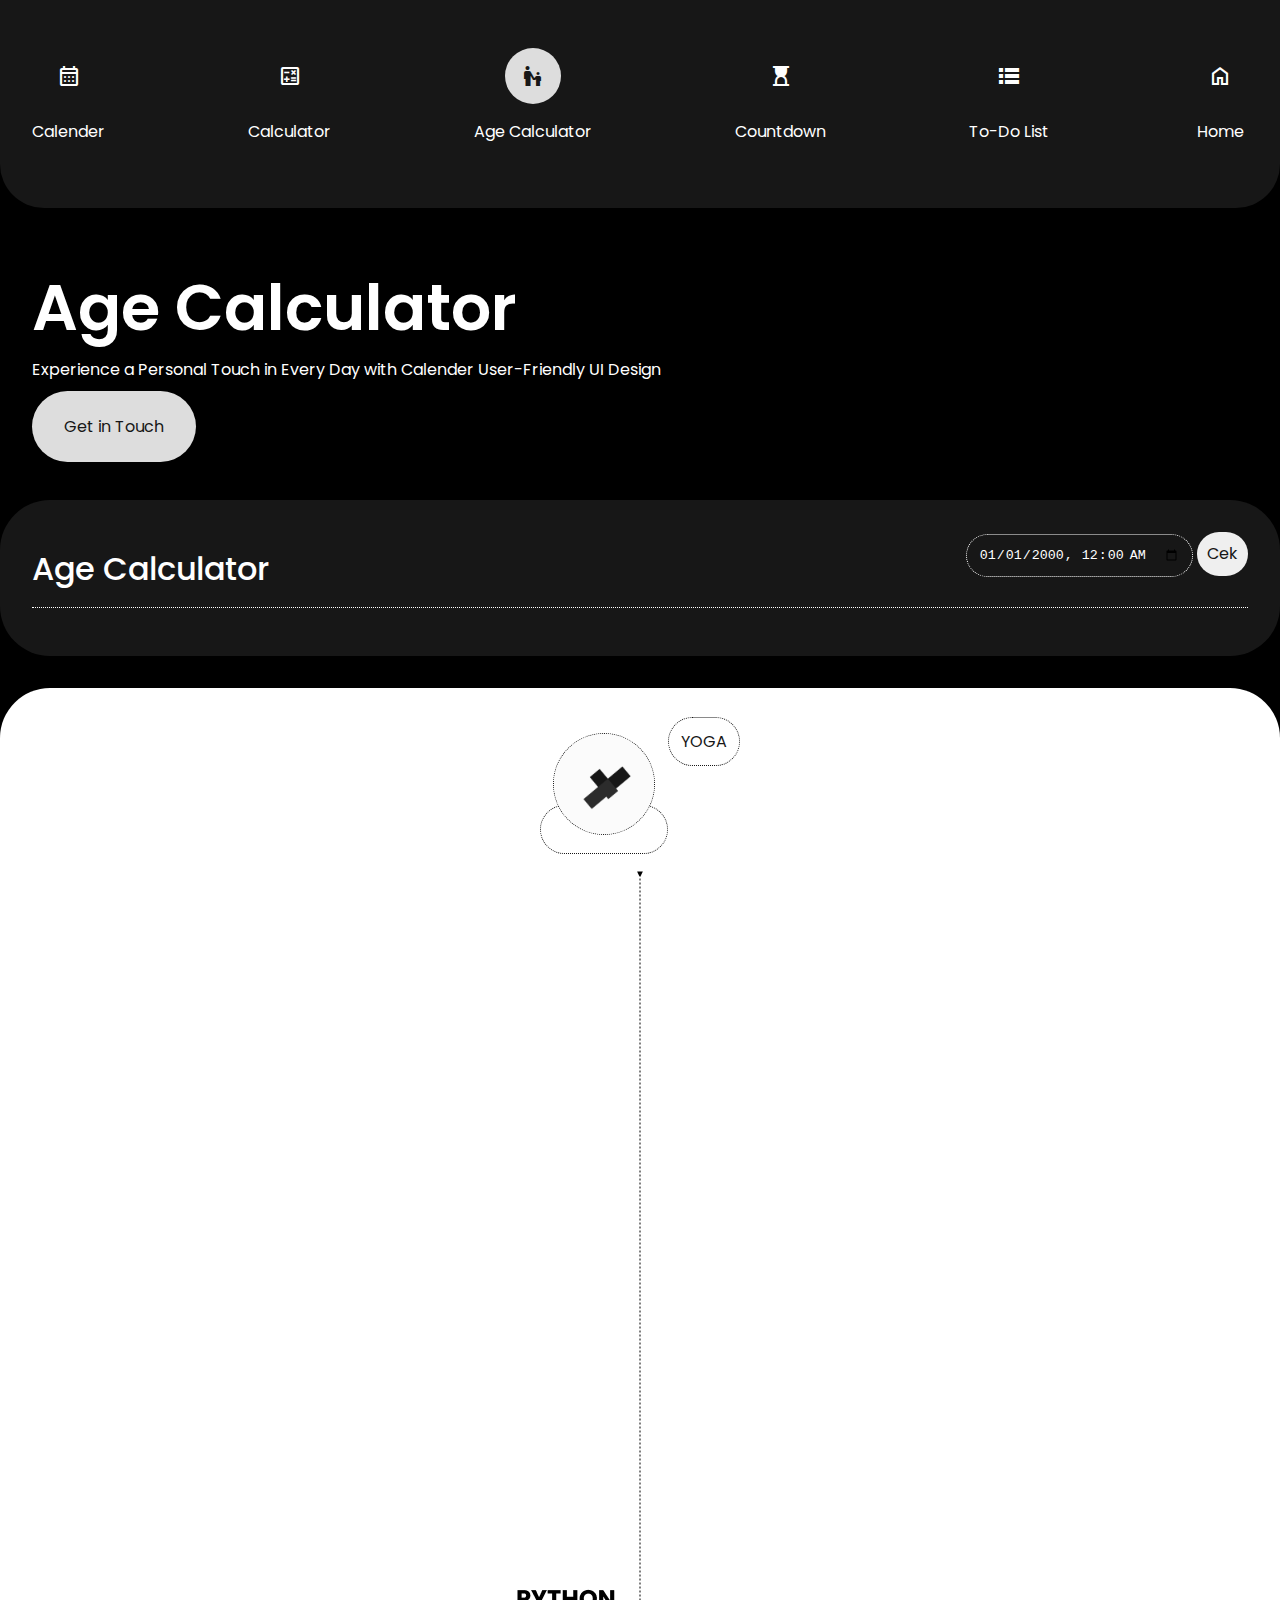
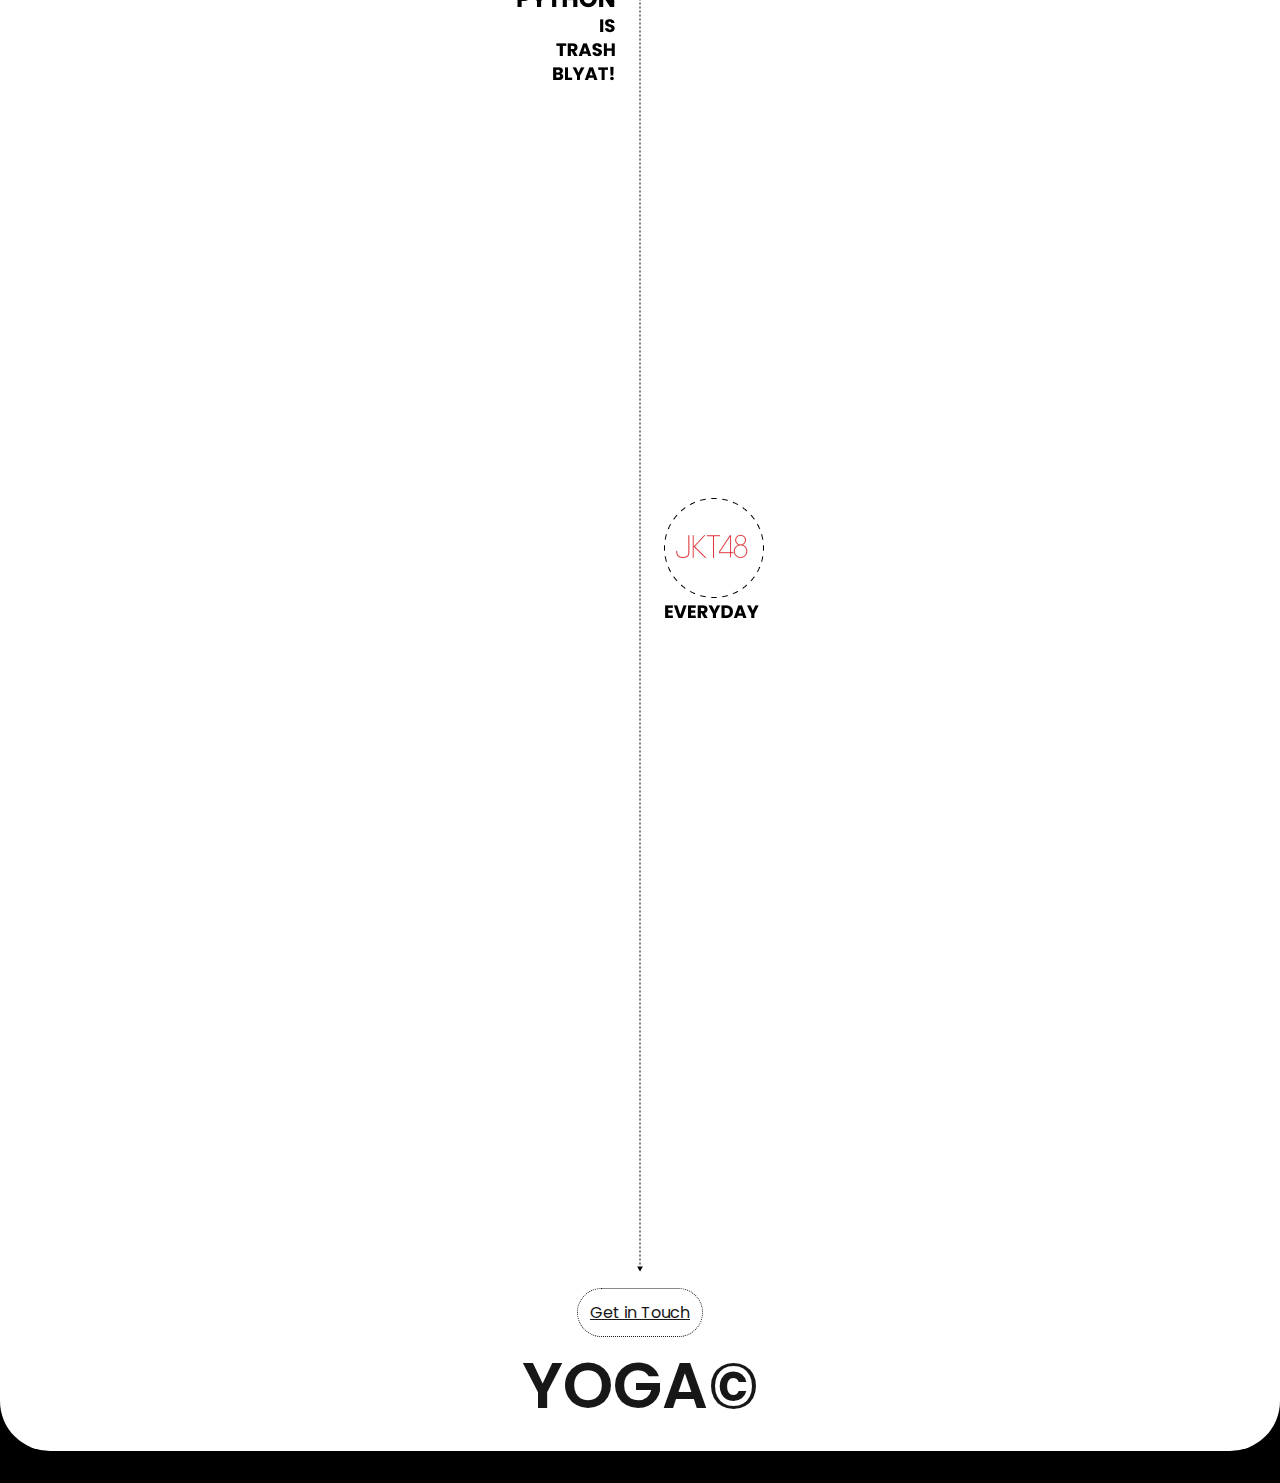
==== app/agecalculator/index.html @ 86bedb62 "menambahkan aplikasi age calculator" ====
<!DOCTYPE html>
<html lang="en">
<head>
    <meta charset="UTF-8">
    <meta name="viewport" content="width=device-width, initial-scale=1.0">
    <link rel="stylesheet" href="/app/agecalculator/sass/styles.css">
    <link rel="stylesheet" href="https://fonts.googleapis.com/css2?family=Material+Symbols+Outlined:opsz,wght,FILL,GRAD@20..48,100..700,0..1,-50..200"/>
    <style>
        .material-symbols-outlined {
          font-variation-settings:
          'FILL' 0,
          'wght' 400,
          'GRAD' 0,
          'opsz' 24
        }
    </style>
    <title>Calender</title>
</head>
<body>
    <nav>
        <ul>
            <li>
                <a href="/app/calender/">
                    <span class="material-symbols-outlined">
                        calendar_month
                    </span>
                    <p class="paragraph">Calender</p>
                 </a>
            </li>
            <li>
                <a href="/app/calculator/">
                    <span class="material-symbols-outlined">
                        calculate
                    </span>
                    <p class="paragraph">Calculator</p>
                 </a>
            </li>
            <li>
                <a href="/app/agecalculator/">
                    <span class="material-symbols-outlined active">
                        escalator_warning
                    </span>
                    <p class="paragraph">Age Calculator</p>
                 </a>
            </li>
            <li>
                <a href="#">
                    <span class="material-symbols-outlined">
                        hourglass_top
                    </span>
                    <p class="paragraph">Countdown</p>
                 </a>
            </li>
            <li>
                <a href="#">
                    <span class="material-symbols-outlined">
                        lists
                    </span>
                    <p class="paragraph">To-Do List</p>
                 </a>
            </li>
            <li>
                <a href="/">
                    <span class="material-symbols-outlined">
                        home
                    </span>
                    <p class="paragraph">Home</p>
                 </a>
            </li>
        </ul>
    </nav>
    <div class="hero">
        <br><br><div><span class="display">Age Calculator</span></div>
        <br><div class="span paragraph">Experience a Personal Touch in Every Day with Calender User-Friendly UI Design</div>
        <br><br><div class="button"><a href="#bottom" class="label">Get in Touch</a></div>
    </div>
    <div class="age">
        <div class="age-content">
            <h1 class="heading">Age Calculator</h1>
            <div class="age-content-wrapper">
                <input type="datetime-local" id="dob" value="2000-01-01T00:00">
                <button class="paragraph" onclick="calculateAge()">Cek</button>
            </div>
        </div>
        <p class="paragraph" id="result"></p>
    </div>
    <div class="footer">
        <div class="nav">
            <div class="nav-content">
                <li><a href="#" class="label"><img style="width: 100px; border-radius: 100px;" src="/app/agecalculator/src/img/logo.png" alt="img"></a></li>
                <li><a href="#" class="label">YOGA</a></li>
            </div>
        </div>
        <div class="image">
            <img src="/app/agecalculator/src/img/line.png" alt="line">
        </div>
        <div class="button">
            <li><a href="https://www.instagram.com/yogawanadityapratama/" class="label">Get in Touch</a></li>
        </div>
        <div class="name">
            <div class="display">YOGA©</div>
        </div>
    </div>
    <div id="bottom"></div>
    <script src="/app/agecalculator/src/js/scripts.js"></script>
</body>
</html>
---- app/agecalculator/sass/styles.css ----
@import url("https://fonts.googleapis.com/css2?family=Inter:wght@100;200;300;400;500;600;700;800;900&family=Poppins:ital,wght@0,100;0,200;0,300;0,400;0,500;0,600;0,700;0,800;0,900;1,100;1,200;1,300;1,400;1,500;1,600;1,700;1,800;1,900&display=swap");
.display {
  color: #FFFFFF;
  font-family: Poppins;
  font-size: 64px;
  font-style: normal;
  font-weight: 600;
  line-height: 64px;
}

.heading {
  color: #FFFFFF;
  font-family: Poppins;
  font-size: 32px;
  font-style: normal;
  font-weight: 500;
  line-height: 32px;
}

.paragraph {
  color: #FFFFFF;
  font-family: Poppins;
  font-size: 16px;
  font-style: normal;
  font-weight: 400;
  line-height: 24px;
}

.label {
  color: #FFFFFF;
  font-family: Poppins;
  font-size: 16px;
  font-style: normal;
  font-weight: 400;
  line-height: 16px;
}

* {
  scroll-behavior: smooth;
}

body {
  padding: 0;
  margin: 0;
  background-color: #000000;
}

nav {
  margin: 0;
  padding: 32px;
  background-color: #171717;
  border-radius: 0 0 44px 44px;
}
nav ul {
  padding: 0;
  display: flex;
  justify-content: space-between;
  flex-wrap: wrap;
}
nav ul li {
  list-style: none;
}
nav ul li a {
  display: flex;
  flex-direction: column;
  align-items: center;
  justify-content: center;
  text-decoration: none;
}
nav ul li a span {
  color: #FFFFFF;
  padding: 16px;
  border-radius: 100px;
}
nav ul li a span:hover {
  color: #171717;
  background-color: #DDDDDD;
}
nav ul li a span.active {
  color: #171717;
  background-color: #DDDDDD;
}

.hero {
  padding: 32px;
}
.hero .button a {
  padding: 24px 32px;
  background-color: #DDDDDD;
  color: #171717;
  border-radius: 100px;
  text-decoration: none;
}

.age {
  background-color: #171717;
  color: white;
  padding: 32px;
  margin-top: 32px;
  border-radius: 50px;
}
.age .age-content {
  display: flex;
  justify-content: space-between;
  flex-wrap: wrap;
  border-bottom: 1px dotted #FFFFFF;
}
.age .age-content input {
  padding: 12px;
  border-radius: 100px;
  background-color: #171717;
  color: #FFFFFF;
  border: 1px dotted #FFFFFF;
  margin-bottom: 6px;
}
.age .age-content .age-content-wrapper button {
  padding: 10px;
  border-radius: 100px;
  border: none;
  color: #171717;
  margin-bottom: 16px;
}

.footer {
  height: fit-content;
  border-top: 1px dotted #FFFFFF;
  border-bottom: 1px dotted #FFFFFF;
  border-left: 1px dotted #FFFFFF;
  border-right: 1px dotted #FFFFFF;
  border-radius: 50px;
  background-color: #FFFFFF;
  margin-top: 32px;
  margin-bottom: 32px;
}
.footer .nav {
  margin-top: 44px;
}
.footer .nav .nav-content {
  display: flex;
  justify-content: center;
  list-style: none;
}
.footer .nav .nav-content img {
  border: 1px dotted #171717;
}
.footer .nav .nav-content a {
  border: 1px dotted #171717;
  color: #171717;
  padding: 12px;
  border-radius: 100px;
  text-decoration: none;
}
.footer .image {
  display: flex;
  justify-content: center;
  margin-top: 32px;
}
.footer .button {
  display: flex;
  justify-content: center;
  margin-top: 32px;
  list-style: none;
}
.footer .button a {
  border: 1px dotted #171717;
  color: #171717;
  padding: 12px;
  border-radius: 100px;
}
.footer .name {
  display: flex;
  justify-content: center;
  margin-top: 32px;
  margin-bottom: 32px;
}
.footer .name .display {
  color: #171717;
}

/*# sourceMappingURL=styles.css.map */
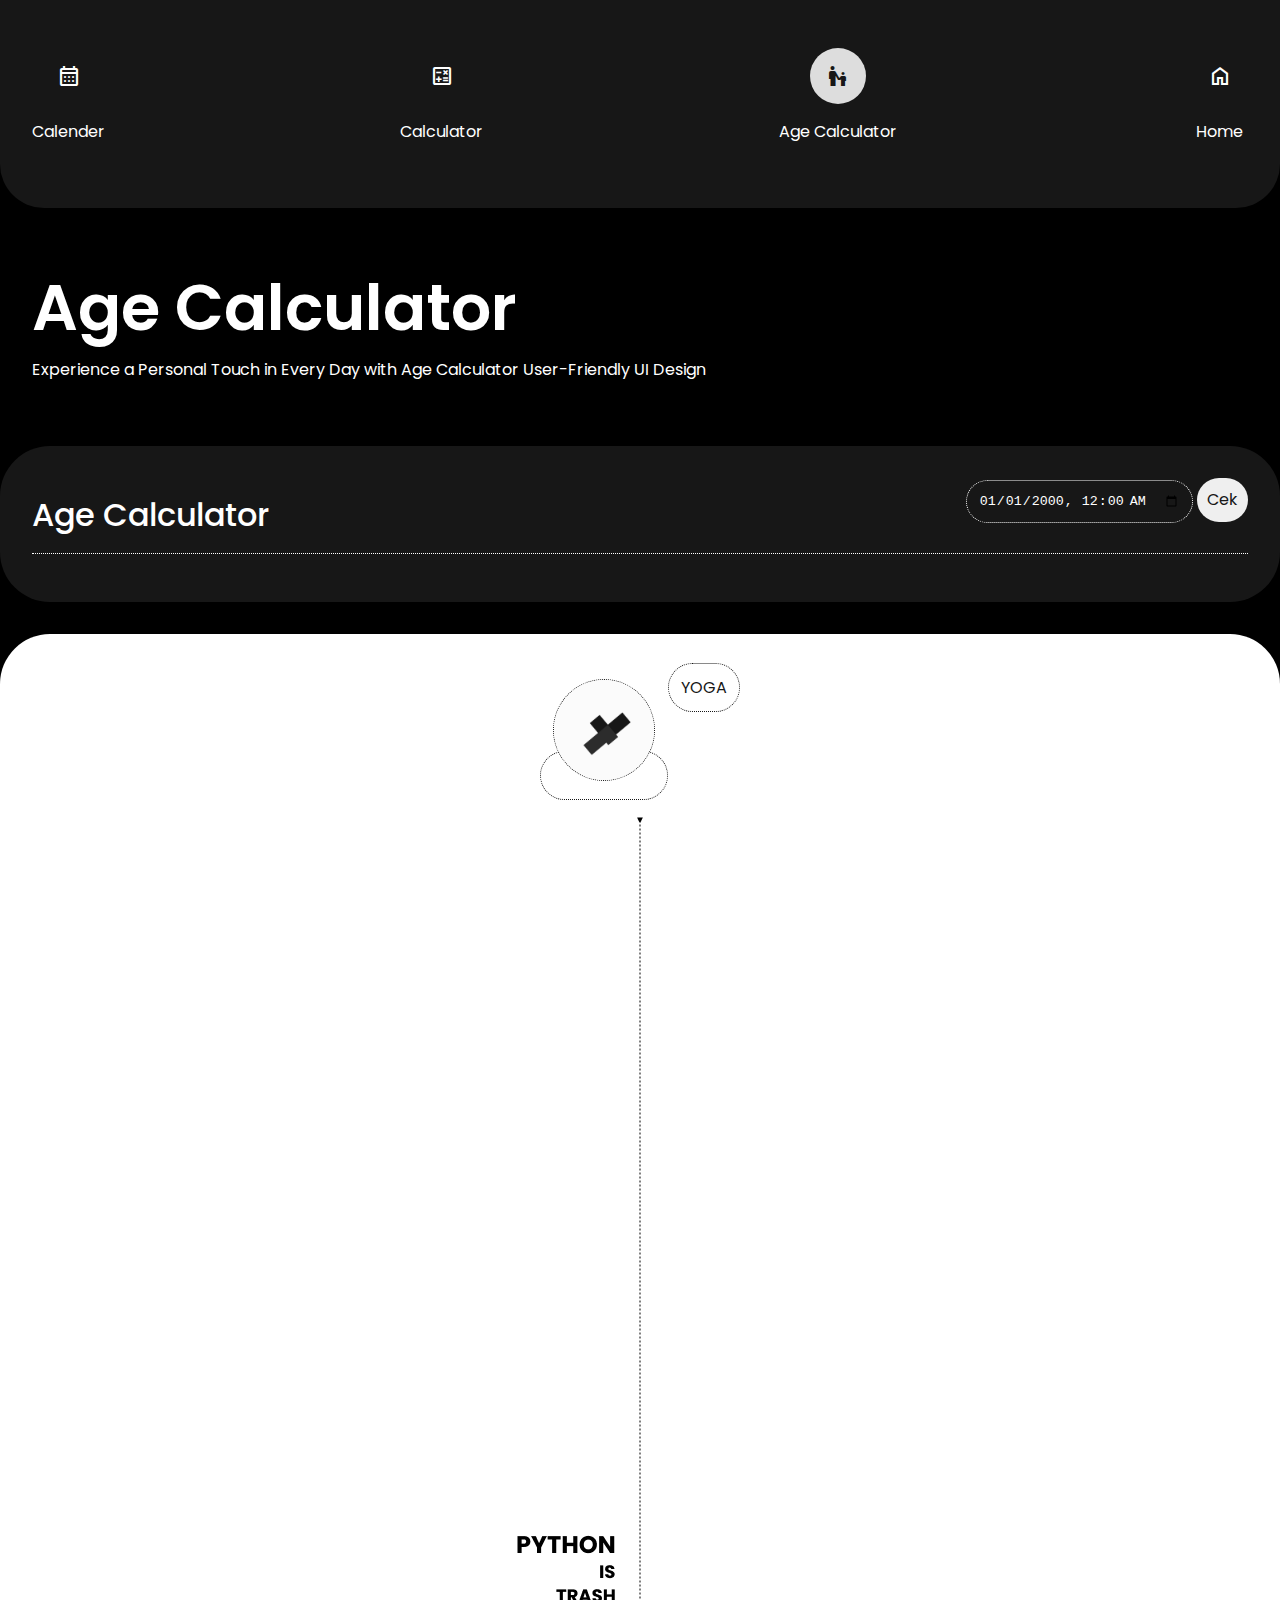
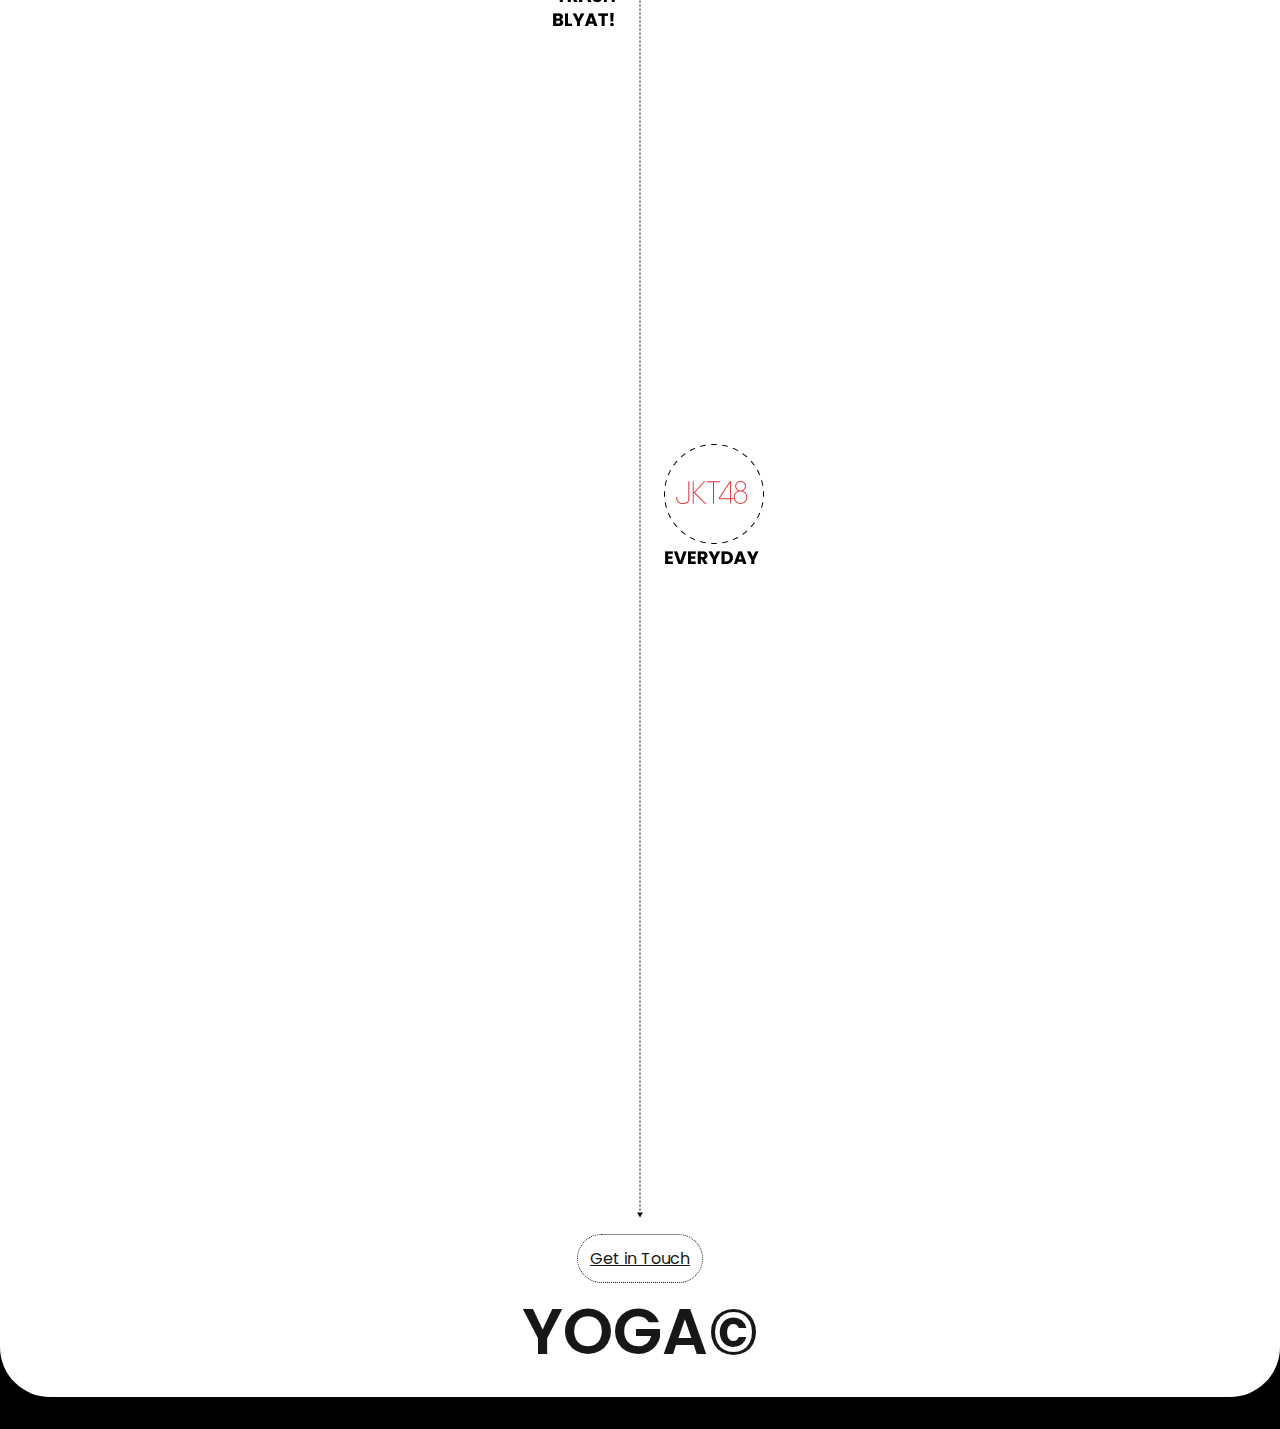
==== commit 88f39e6a: "mengubah background dan menambahkan card profile" ====
--- a/app/agecalculator/index.html
+++ b/app/agecalculator/index.html
@@ -44,22 +44,6 @@
                  </a>
             </li>
             <li>
-                <a href="#">
-                    <span class="material-symbols-outlined">
-                        hourglass_top
-                    </span>
-                    <p class="paragraph">Countdown</p>
-                 </a>
-            </li>
-            <li>
-                <a href="#">
-                    <span class="material-symbols-outlined">
-                        lists
-                    </span>
-                    <p class="paragraph">To-Do List</p>
-                 </a>
-            </li>
-            <li>
                 <a href="/">
                     <span class="material-symbols-outlined">
                         home
@@ -71,8 +55,8 @@
     </nav>
     <div class="hero">
         <br><br><div><span class="display">Age Calculator</span></div>
-        <br><div class="span paragraph">Experience a Personal Touch in Every Day with Calender User-Friendly UI Design</div>
-        <br><br><div class="button"><a href="#bottom" class="label">Get in Touch</a></div>
+        <br><div class="span paragraph">Experience a Personal Touch in Every Day with Age Calculator User-Friendly UI Design</div>
+        <!-- <br><br><div class="button"><a href="#bottom" class="label">Get in Touch</a></div> -->
     </div>
     <div class="age">
         <div class="age-content">
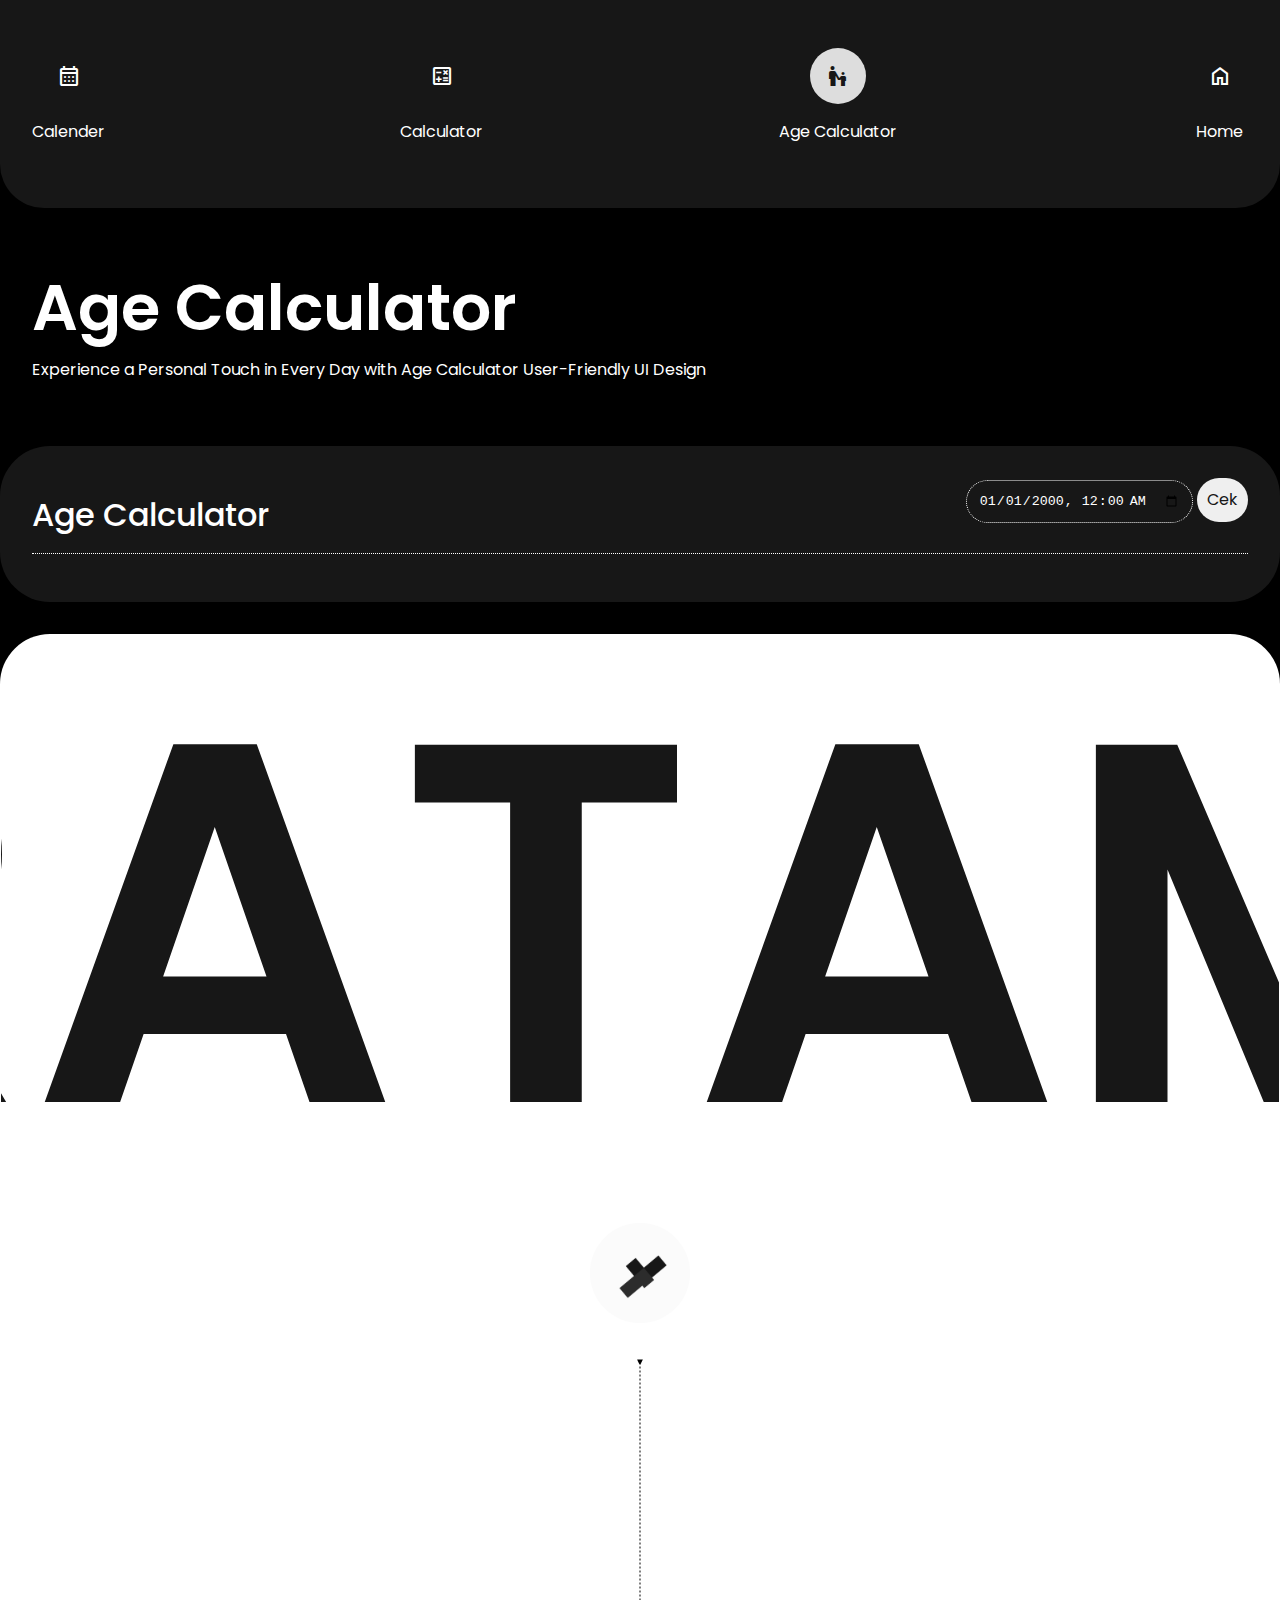
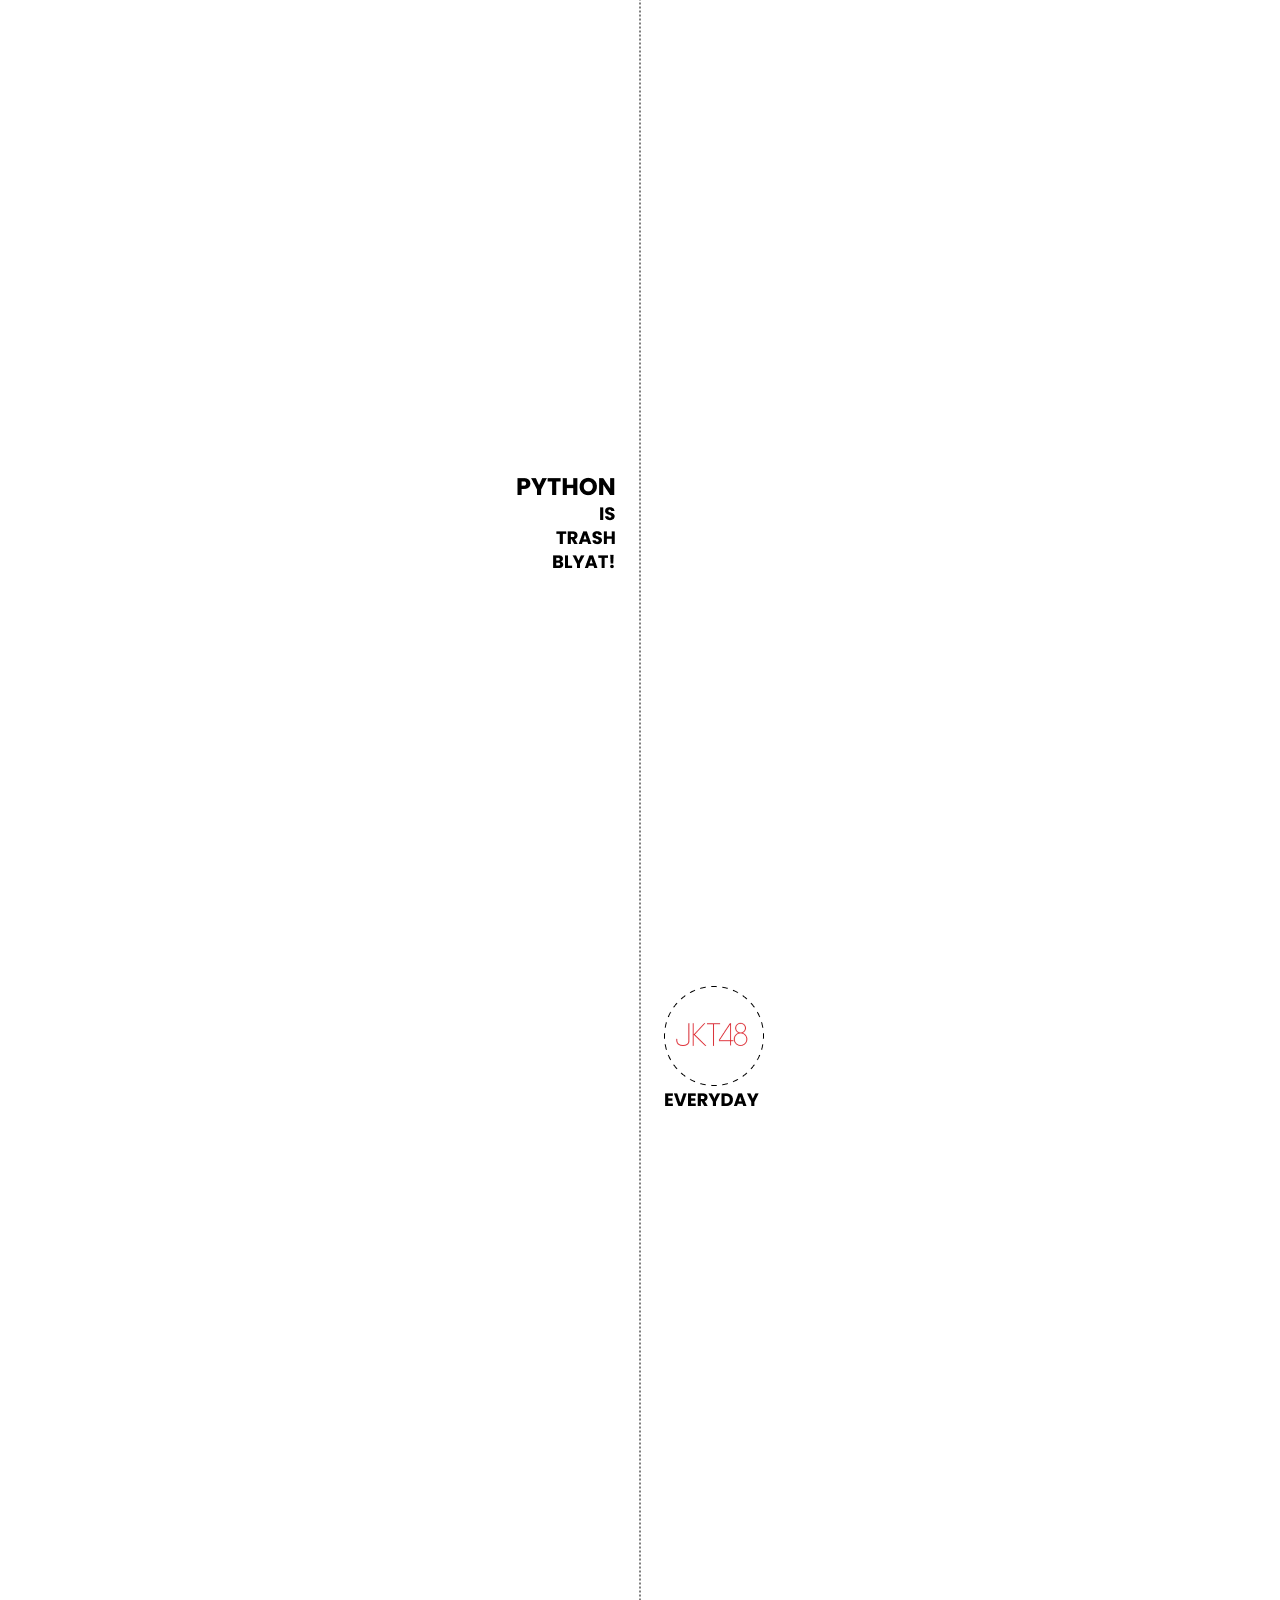
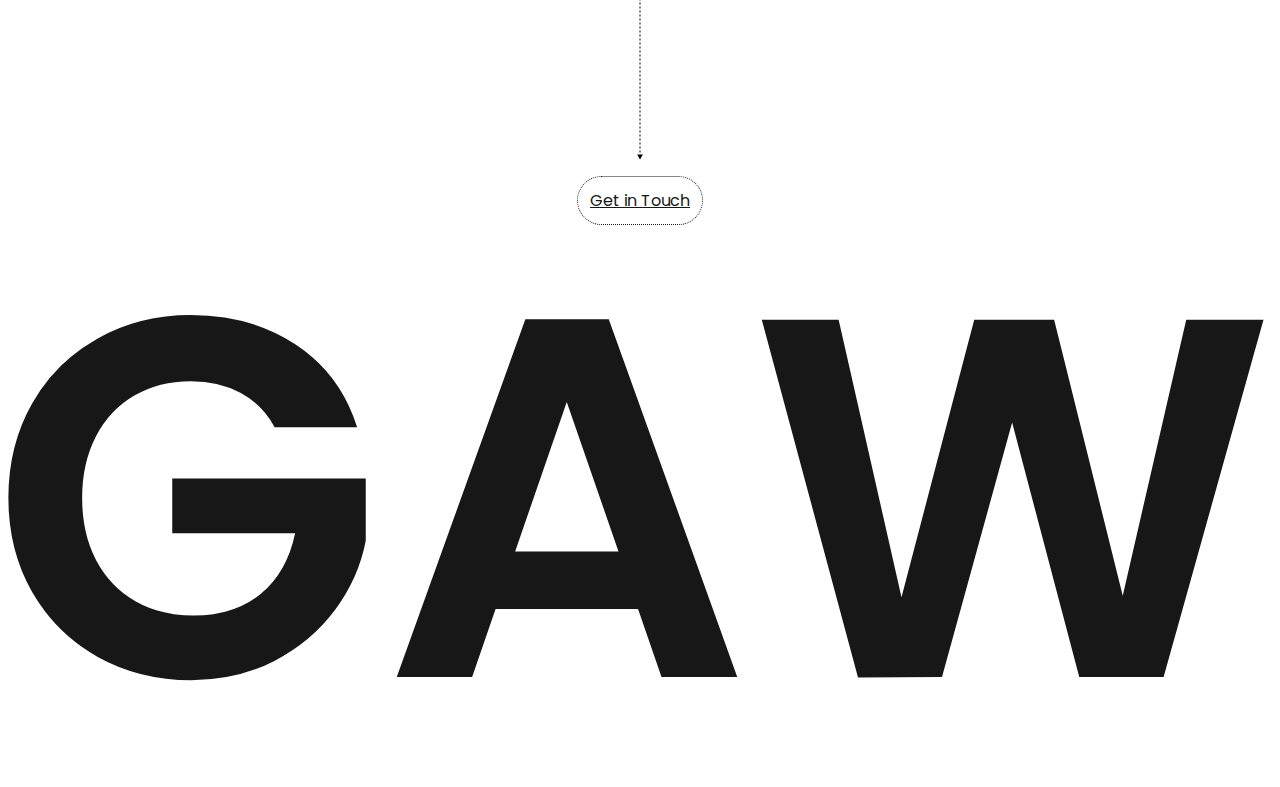
==== commit 9a190197: "mengubah berberapa tampilan ui" ====
--- a/app/agecalculator/index.html
+++ b/app/agecalculator/index.html
@@ -69,10 +69,12 @@
         <p class="paragraph" id="result"></p>
     </div>
     <div class="footer">
+        <div class="name">
+            <div class="display">PRATAMA</div>
+        </div>
         <div class="nav">
             <div class="nav-content">
                 <li><a href="#" class="label"><img style="width: 100px; border-radius: 100px;" src="/app/agecalculator/src/img/logo.png" alt="img"></a></li>
-                <li><a href="#" class="label">YOGA</a></li>
             </div>
         </div>
         <div class="image">
@@ -82,7 +84,7 @@
             <li><a href="https://www.instagram.com/yogawanadityapratama/" class="label">Get in Touch</a></li>
         </div>
         <div class="name">
-            <div class="display">YOGA©</div>
+            <div class="display">YOGAWAN</div>
         </div>
     </div>
     <div id="bottom"></div>
--- a/app/agecalculator/sass/styles.css
+++ b/app/agecalculator/sass/styles.css
@@ -127,10 +127,9 @@
   border-bottom: 1px dotted #FFFFFF;
   border-left: 1px dotted #FFFFFF;
   border-right: 1px dotted #FFFFFF;
-  border-radius: 50px;
+  border-radius: 50px 50px 0 0;
   background-color: #FFFFFF;
   margin-top: 32px;
-  margin-bottom: 32px;
 }
 .footer .nav {
   margin-top: 44px;
@@ -140,11 +139,7 @@
   justify-content: center;
   list-style: none;
 }
-.footer .nav .nav-content img {
-  border: 1px dotted #171717;
-}
 .footer .nav .nav-content a {
-  border: 1px dotted #171717;
   color: #171717;
   padding: 12px;
   border-radius: 100px;
@@ -170,11 +165,15 @@
 .footer .name {
   display: flex;
   justify-content: center;
+  align-items: center;
   margin-top: 32px;
   margin-bottom: 32px;
+  height: 512px;
+  overflow: hidden;
 }
 .footer .name .display {
   color: #171717;
+  font-size: 512px;
 }
 
 /*# sourceMappingURL=styles.css.map */
